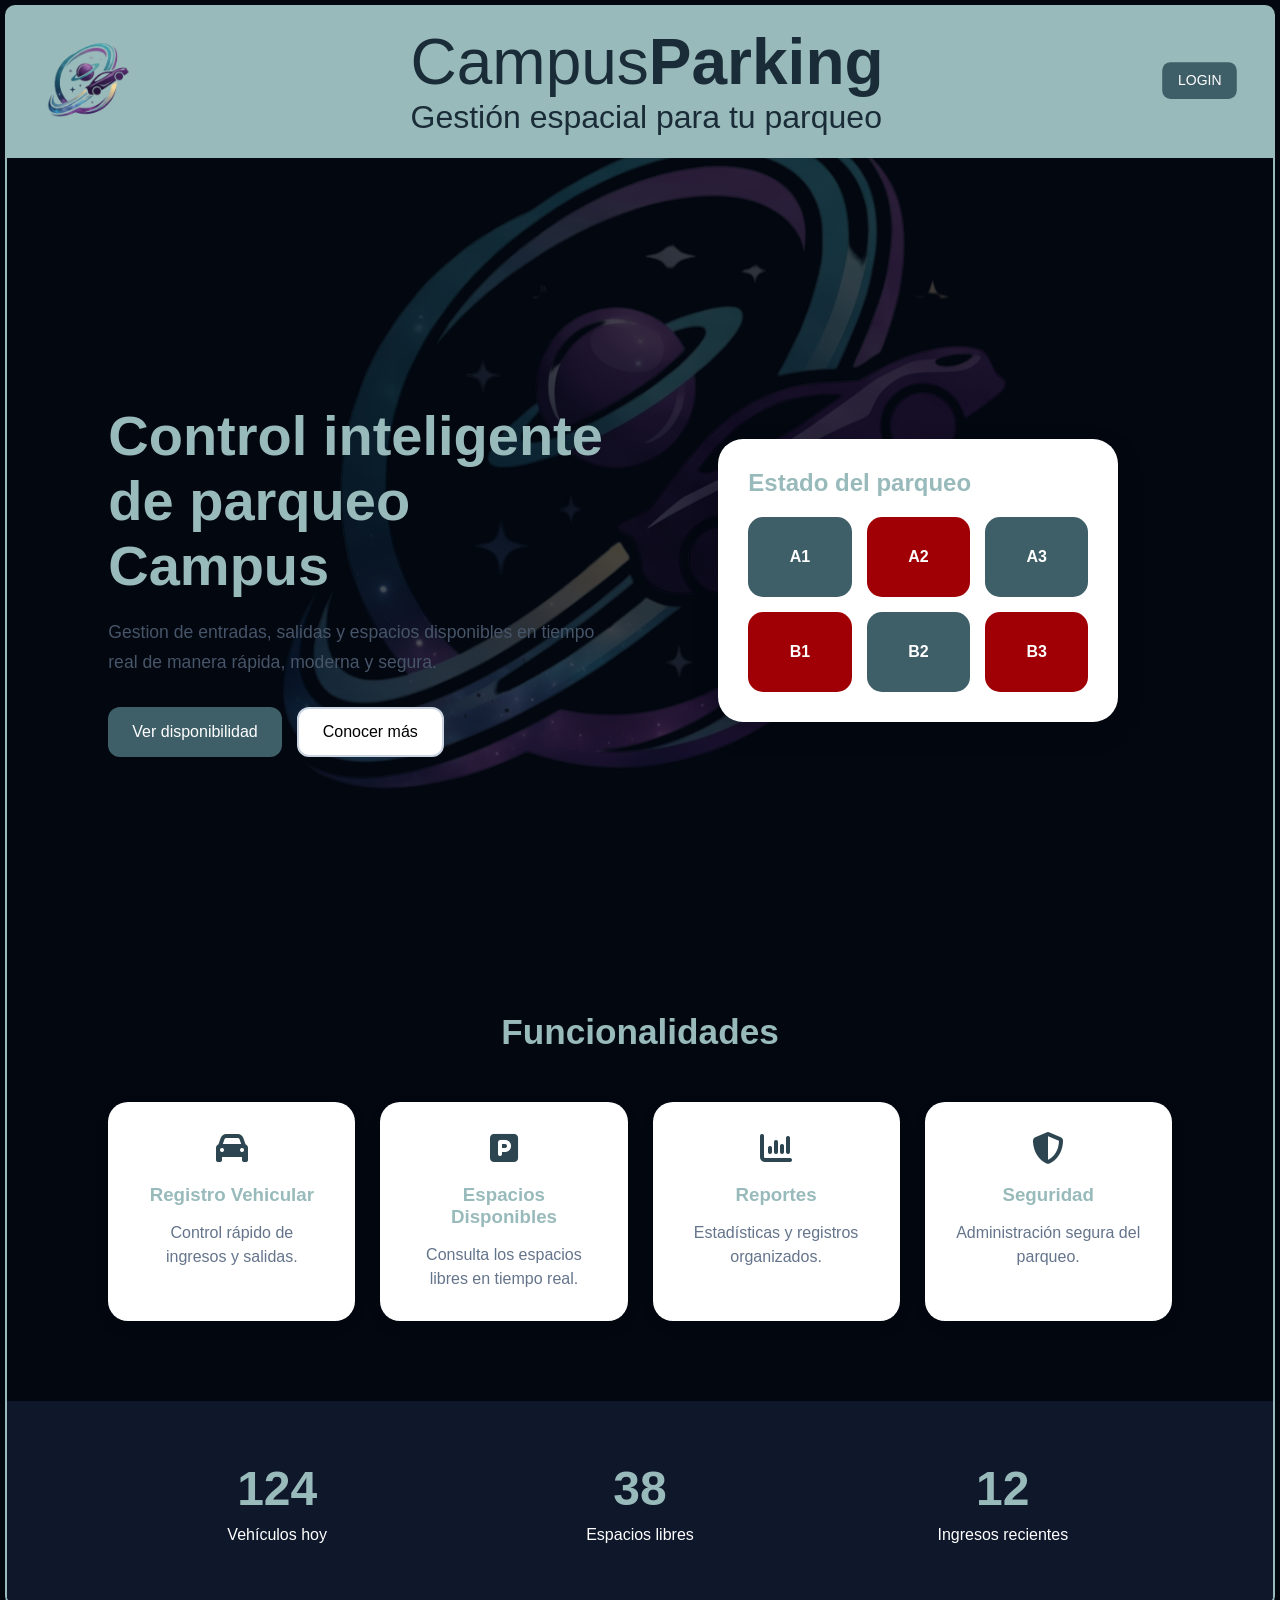
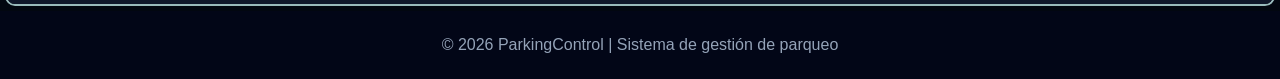
==== index.html @ 83fac208 "feat: :sparkles: Welcome interface The welcome interface at the init of the program has been design" ====
<!DOCTYPE html>
<html lang="en">

<head>
    <meta charset="UTF-8">
    <meta name="viewport" content="width=device-width, initial-scale=1.0">
    <title>Document</title>
    <link rel="stylesheet" href="./css/style.css">
    <link rel="icon" href="./css/assets/logoIMG.png" type="image/png">
    <link rel="stylesheet" href="https://cdnjs.cloudflare.com/ajax/libs/font-awesome/6.5.2/css/all.min.css" />
</head>

<body>
    <header class="header">
        <div class="logIMG">
            <img id="logoImg" src="./css/assets/logoIMG.png" alt="Logo Campus Parking"></i>
        </div>
        <div class="logName">
            <div id="campusParking">
                <p>Campus</p>
                <p style="font-weight: bold;">Parking</p>
            </div>
            <div id="text">
                <p>Gestión espacial para tu parqueo</p>
            </div>
            <!--<img id="logoName" src="./css/assets/logoName.png" alt="Campus Parking">-->
        </div>
        <button id="login-bt">LOGIN</button>
    </header>

    <main class="main">
        <section class="hero">
            <div class="hero-text">
                <h1>Control inteligente de parqueo Campus</h1>
                <p>Gestion de entradas, salidas y espacios disponibles en tiempo real de manera rápida, moderna y
                    segura.
                </p>
                <div class="hero-buttons">
                    <button class="primary">
                        Ver disponibilidad
                    </button>
                    <button class="secondary">
                        Conocer más
                    </button>
                </div>
            </div>
            <div class="hero-image">
                <div class="parking-card">
                    <h2>Estado del parqueo</h2>
                    <div class="spaces">
                        <div class="space free">A1</div>
                        <div class="space occupied">A2</div>
                        <div class="space free">A3</div>

                        <div class="space occupied">B1</div>
                        <div class="space free">B2</div>
                        <div class="space occupied">B3</div>
                    </div>
                </div>
            </div>
        </section>

        <section class="features">
            <h2 class="section-title">Funcionalidades</h2>
            <div class="cards">
                <div class="card">
                    <i class="fa-solid fa-car"></i>
                    <h3>Registro Vehicular</h3>
                    <p>Control rápido de ingresos y salidas.</p>
                </div>
                <div class="card">
                    <i class="fa-solid fa-square-parking"></i>
                    <h3>Espacios Disponibles</h3>
                    <p>Consulta los espacios libres en tiempo real.</p>
                </div>
                <div class="card">
                    <i class="fa-solid fa-chart-column"></i>
                    <h3>Reportes</h3>
                    <p>Estadísticas y registros organizados.</p>
                </div>
                <div class="card">
                    <i class="fa-solid fa-shield-halved"></i>
                    <h3>Seguridad</h3>
                    <p>Administración segura del parqueo.</p>
                </div>
            </div>
        </section>

        <section class="stats">
            <div class="stats-container">
                <div class="stat-box">
                    <h2>124</h2>
                    <p>Vehículos hoy</p>
                </div>
                <div class="stat-box">
                    <h2>38</h2>
                    <p>Espacios libres</p>
                </div>
                <div class="stat-box">
                    <h2>12</h2>
                    <p>Ingresos recientes</p>
                </div>
            </div>
        </section>
    </main>

    <script src="main.js"></script>
    <footer>
        © 2026 ParkingControl | Sistema de gestión de parqueo
    </footer>
</body>

</html>
---- css/style.css ----
* {
    margin: 0;
    padding: 0;
    box-sizing: border-box;
    font-family: Arial, Helvetica, sans-serif;
}

:root {
    --back-color: #020710;
    --text-color: #99BABB;
    --secundary-color: #1A2C37;
    --error-color: #D0060D;
    --occuped-color: #A00005;
    --free-color: #3E5E68;
    --vip-color: #D0060D;
    --icons-color: #2C4550;
}

body {
    background-color: var(--back-color);
    color: var(--text-color);
}

.header {
    margin: 5px;
    margin-bottom: 0;
    display: flex;
    justify-content: space-between;
    align-items: center;
    padding: 20px 40px;
    background-color: var(--text-color);
    border-radius: 10px 10px 0 0;
}

.main {
    margin: 5px;
    margin-top: 0;
    border-radius: 0 0 10px 10px;
    border: 2px solid var(--text-color);
    /* Importante: permite posicionar el fondo relativo a este contenedor */
    position: relative; 
    overflow: hidden; 
  }
  
  .main::before {
    content: "";
    background-image: url(./assets/logoIMG.png);
    background-repeat: no-repeat;
    background-position: center;
    background-attachment: fixed; 
    /* Ajusta la opacidad aquí */
    opacity: 0.3; 
    /* Posicionamiento para que llene todo el contenedor */
    position: absolute;
    top: 0;
    left: 0;
    right: 0;
    bottom: 0;
    z-index: -1; /* Lo manda detrás del contenido */
  }

/*.main {
    margin: 5px;
    margin-top: 0;
    border-radius: 0 0 10px 10px;
    height:86vh;
    border: 2px solid var(--text-color);
    background-image: url(./assets/logoIMG.png);
    background-repeat: no-repeat;
    background-position: center;
}*/

.logName {
    color: var(--secundary-color);
    align-items:flex;

}

#campusParking {
    display: flex;
    font-size: 4rem;
}

#text {
    font-size: 2rem;
}

#logoImg, #logoName{
    height: 80px;
}

#logoImg:hover,
.logName:hover, 
#login-bt {
    transform: scale(1.05);
    transition: 0.3s;
    cursor: pointer;
}

#login-bt {
    padding: 3px;
    border: none;
    background-color: var(--free-color);
    color: white;
    padding: 10px 15px;
    border-radius: 8px;
}

#login-bt:hover {
    transform: scale(1.05);
    transition: 0.3s;
    transform: translateY(-2px);
    cursor: pointer;
    opacity: 0.8;
}

.hero {
    min-height: 86vh;
    display: flex;
    align-items: center;
    justify-content: space-between;
    padding: 120px 8% 50px;
    gap: 50px;
}

.hero-text {
    flex: 1;
}

.hero-text h1 {
    font-size: 3.5rem;
    margin-bottom: 20px;
    color: var(--text-color);
}

.hero-text p {
    font-size: 1.1rem;
    line-height: 1.7;
    margin-bottom: 30px;
    color: #475569;
}

.hero-buttons {
    display: flex;
    gap: 15px;
}

.hero-buttons button {
    padding: 14px 24px;
    border: none;
    border-radius: 12px;
    cursor: pointer;
    font-size: 1rem;
    transition: 0.3s;
}

.primary {
    background: var(--free-color);
    color: white;
}

.primary:hover {
    background: var(--text-color);
}

.secondary {
    background: white;
    border: 2px solid #cbd5e1 !important;
}

.secondary:hover {
    background: #e2e8f0;
}

.hero-image {
    flex: 1;
    display: flex;
    justify-content: center;
}

.parking-card {
    width: 400px;
    background: white;
    border-radius: 25px;
    padding: 30px;
    box-shadow: 0 10px 30px rgba(0, 0, 0, 0.1);
}

.parking-card h2 {
    margin-bottom: 20px;
}

.spaces {
    display: grid;
    grid-template-columns: repeat(3, 1fr);
    gap: 15px;
}

.space {
    height: 80px;
    border-radius: 15px;
    display: flex;
    align-items: center;
    justify-content: center;
    font-weight: bold;
    color: white;
}

.free {
    background: var(--free-color);
}

.occupied {
    background: var(--occuped-color);
}

/* ================= FEATURES ================= */

.features {
    padding: 80px 8%;
}

.section-title {
    text-align: center;
    margin-bottom: 50px;
    font-size: 2.2rem;
}

.cards {
    display: grid;
    grid-template-columns: repeat(auto-fit, minmax(220px, 1fr));
    gap: 25px;
}

.card {
    background: white;
    padding: 30px;
    border-radius: 20px;
    text-align: center;
    box-shadow: 0 5px 15px rgba(0, 0, 0, 0.08);
    transition: 0.3s;
}

.card:hover {
    transform: translateY(-5px);
}

.card i {
    font-size: 2rem;
    color: var(--icons-color);
    margin-bottom: 20px;
}

.card h3 {
    margin-bottom: 15px;
}

.card p {
    color: #64748b;
    line-height: 1.5;
}

/* ================= STATS ================= */

.stats {
    padding: 60px 8%;
    background: #0f172a;
    color: white;
}

.stats-container {
    display: grid;
    grid-template-columns: repeat(auto-fit, minmax(200px, 1fr));
    gap: 25px;
    text-align: center;
}

.stat-box h2 {
    font-size: 3rem;
    margin-bottom: 10px;
    color: var(--text-color);
}

/* ================= FOOTER ================= */

footer {
    padding: 25px;
    text-align: center;
    background: #020617;
    color: #94a3b8;
}
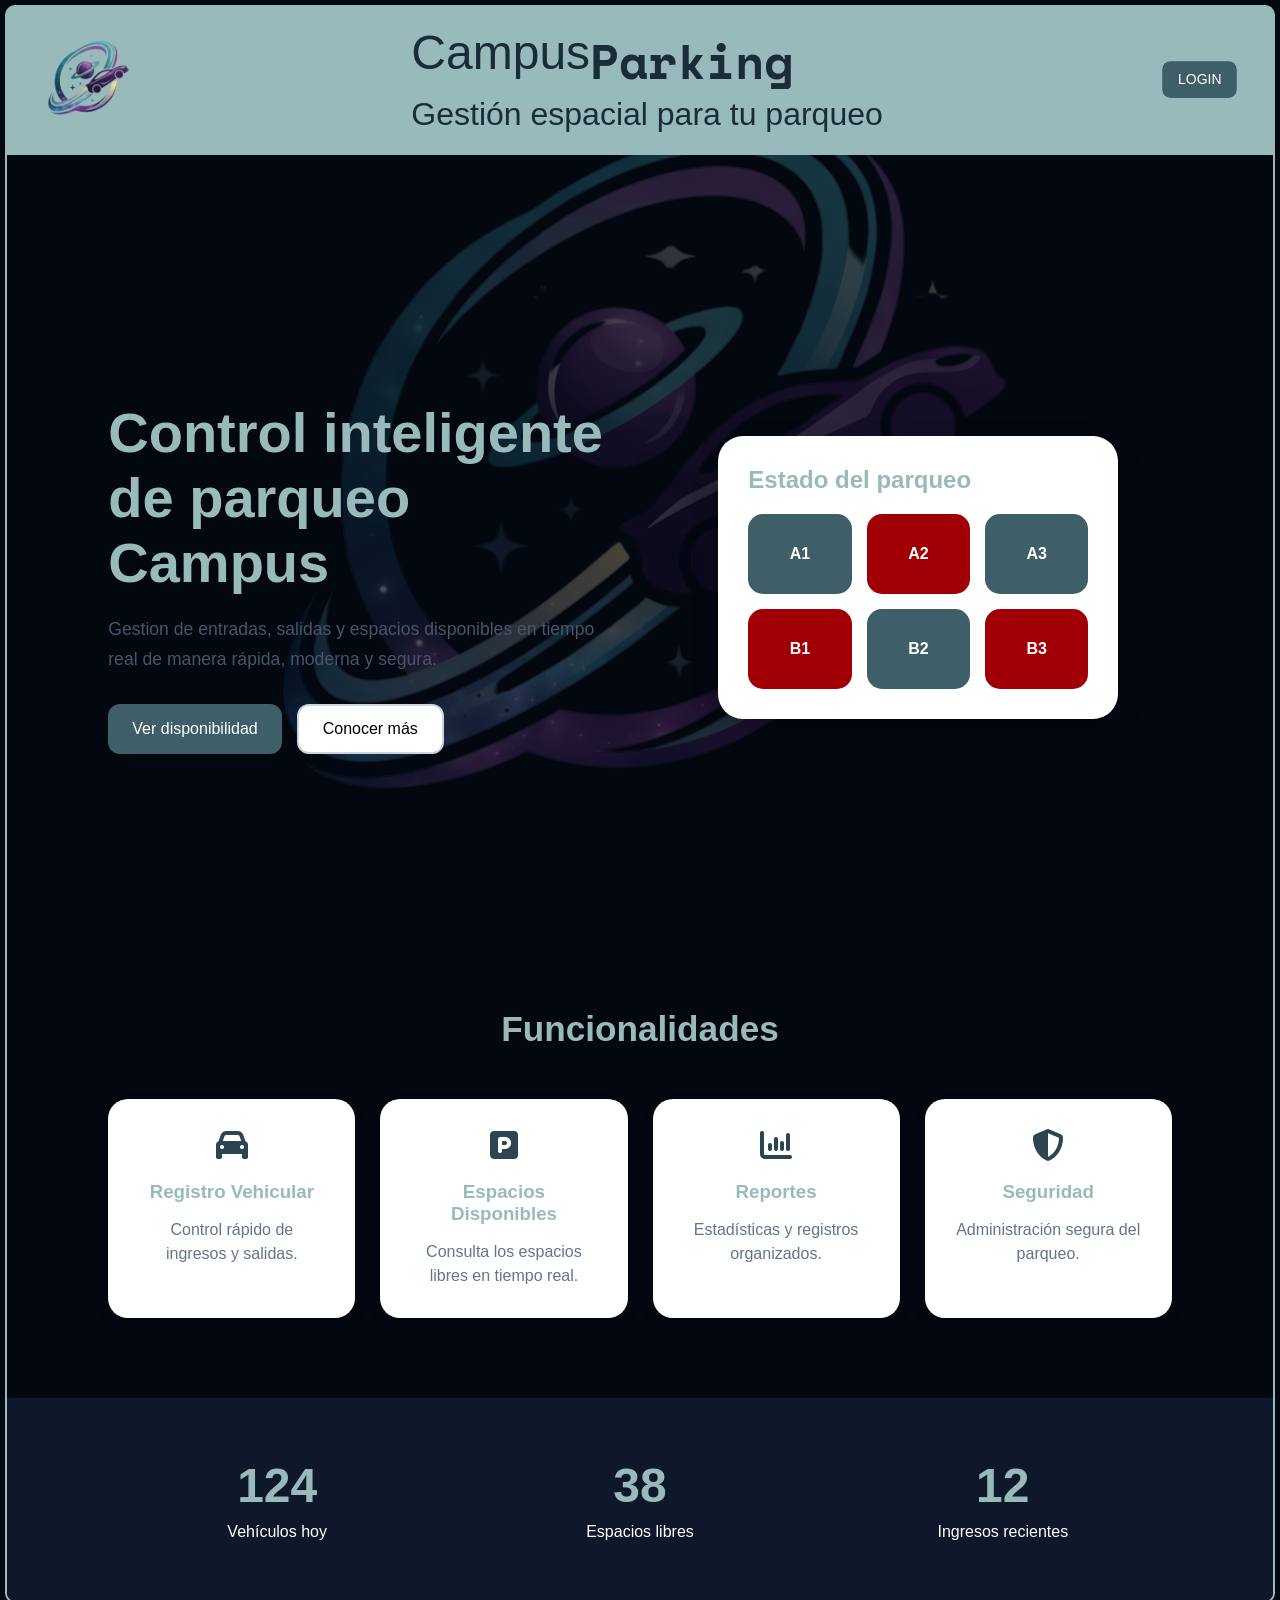
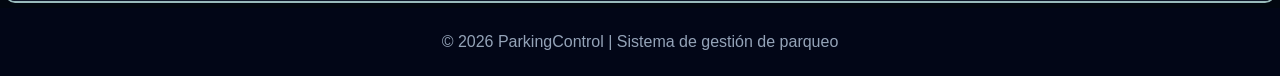
==== commit 2a8f1ac9: "feat: :lipstick: iNTEFACE STYLE Styles at the init inteface has been modified" ====
--- a/index.html
+++ b/index.html
@@ -4,11 +4,35 @@
 <head>
     <meta charset="UTF-8">
     <meta name="viewport" content="width=device-width, initial-scale=1.0">
-    <title>Document</title>
-    <link rel="stylesheet" href="./css/style.css">
+    <title>Login - campusParking</title>
+    <link rel="stylesheet" href="./css/index-style.css">
     <link rel="icon" href="./css/assets/logoIMG.png" type="image/png">
     <link rel="stylesheet" href="https://cdnjs.cloudflare.com/ajax/libs/font-awesome/6.5.2/css/all.min.css" />
+    <link href="https://fonts.googleapis.com/css2?family=Press+Start+2P&family=Space+Mono:ital,wght@0,400;0,700;1,400;1,700&display=swap" rel="stylesheet">
 </head>
+
+<div class="login-modal" id="loginModal">
+    <div class="login-box">
+      <span class="close-btn" id="closeModal">
+        &times;
+      </span>
+      <h2>Administrador</h2>
+      <form id="loginForm">
+        <div class="input-group">
+          <label>Email</label>
+          <input type="email" id="email" placeholder="Ingrese su email" required>
+        </div>
+        <div class="input-group">
+          <label>Contraseña</label>
+          <input type="password" id="password" placeholder="Ingrese su contraseña" required>
+        </div>
+        <button type="submit" class="submit-btn">
+          Iniciar sesión
+        </button>
+        <p id="message"></p>
+      </form>
+    </div>
+  </div>
 
 <body>
     <header class="header">
@@ -18,14 +42,13 @@
         <div class="logName">
             <div id="campusParking">
                 <p>Campus</p>
-                <p style="font-weight: bold;">Parking</p>
+                <p style="font-family: 'Space Mono', monospace; font-weight: bold;">Parking</p>
             </div>
             <div id="text">
                 <p>Gestión espacial para tu parqueo</p>
             </div>
-            <!--<img id="logoName" src="./css/assets/logoName.png" alt="Campus Parking">-->
         </div>
-        <button id="login-bt">LOGIN</button>
+        <button id="login-btn">LOGIN</button>
     </header>
 
     <main class="main">
--- a/css/index-style.css
+++ b/css/index-style.css
@@ -0,0 +1,384 @@
+* {
+    margin: 0;
+    padding: 0;
+    box-sizing: border-box;
+    font-family: Arial, Helvetica, sans-serif;
+}
+
+:root {
+    --back-color: #020710;
+    --text-color: #99BABB;
+    --secundary-color: #1A2C37;
+    --error-color: #D0060D;
+    --occuped-color: #A00005;
+    --free-color: #3E5E68;
+    --vip-color: #D0060D;
+    --icons-color: #2C4550;
+}
+
+body {
+    background-color: var(--back-color);
+    color: var(--text-color);
+}
+
+.header {
+    margin: 5px;
+    margin-bottom: 0;
+    display: flex;
+    justify-content: space-between;
+    align-items: center;
+    padding: 20px 40px;
+    background-color: var(--text-color);
+    border-radius: 10px 10px 0 0;
+}
+
+.main {
+    margin: 5px;
+    margin-top: 0;
+    border-radius: 0 0 10px 10px;
+    border: 2px solid var(--text-color);
+    /* Importante: permite posicionar el fondo relativo a este contenedor */
+    position: relative;
+    overflow: hidden;
+}
+
+.main::before {
+    content: "";
+    background-image: url(./assets/logoIMG.png);
+    background-repeat: no-repeat;
+    background-position: center;
+    background-attachment: fixed;
+    /* Ajusta la opacidad aquí */
+    opacity: 0.3;
+    /* Posicionamiento para que llene todo el contenedor */
+    position: absolute;
+    top: 0;
+    left: 0;
+    right: 0;
+    bottom: 0;
+    z-index: -1;
+    /* Lo manda detrás del contenido */
+}
+
+/*.main {
+    margin: 5px;
+    margin-top: 0;
+    border-radius: 0 0 10px 10px;
+    height:86vh;
+    border: 2px solid var(--text-color);
+    background-image: url(./assets/logoIMG.png);
+    background-repeat: no-repeat;
+    background-position: center;
+}*/
+
+.logName {
+    color: var(--secundary-color);
+    align-items: flex;
+
+}
+
+#campusParking {
+    display: flex;
+    font-size: 3rem;
+}
+
+#text {
+    font-size: 2rem;
+}
+
+#logoImg,
+#logoName {
+    height: 80px;
+}
+
+#logoImg:hover,
+.logName:hover,
+#login-btn {
+    transform: scale(1.05);
+    transition: 0.3s;
+    cursor: pointer;
+}
+
+#login-btn {
+    padding: 3px;
+    border: none;
+    background-color: var(--free-color);
+    color: white;
+    padding: 10px 15px;
+    border-radius: 8px;
+}
+
+#login-btn:hover {
+    transform: scale(1.05);
+    transition: 0.3s;
+    transform: translateY(-2px);
+    cursor: pointer;
+    opacity: 0.8;
+}
+
+.hero {
+    min-height: 86vh;
+    display: flex;
+    align-items: center;
+    justify-content: space-between;
+    padding: 120px 8% 50px;
+    gap: 50px;
+}
+
+.hero-text {
+    flex: 1;
+}
+
+.hero-text h1 {
+    font-size: 3.5rem;
+    margin-bottom: 20px;
+    color: var(--text-color);
+}
+
+.hero-text p {
+    font-size: 1.1rem;
+    line-height: 1.7;
+    margin-bottom: 30px;
+    color: #475569;
+}
+
+.hero-buttons {
+    display: flex;
+    gap: 15px;
+}
+
+.hero-buttons button {
+    padding: 14px 24px;
+    border: none;
+    border-radius: 12px;
+    cursor: pointer;
+    font-size: 1rem;
+    transition: 0.3s;
+}
+
+.primary {
+    background: var(--free-color);
+    color: white;
+}
+
+.primary:hover {
+    background: var(--text-color);
+}
+
+.secondary {
+    background: white;
+    border: 2px solid #cbd5e1 !important;
+}
+
+.secondary:hover {
+    background: #e2e8f0;
+}
+
+.hero-image {
+    flex: 1;
+    display: flex;
+    justify-content: center;
+}
+
+.parking-card {
+    width: 400px;
+    background: white;
+    border-radius: 25px;
+    padding: 30px;
+    box-shadow: 0 10px 30px rgba(0, 0, 0, 0.1);
+}
+
+.parking-card h2 {
+    margin-bottom: 20px;
+}
+
+.spaces {
+    display: grid;
+    grid-template-columns: repeat(3, 1fr);
+    gap: 15px;
+}
+
+.space {
+    height: 80px;
+    border-radius: 15px;
+    display: flex;
+    align-items: center;
+    justify-content: center;
+    font-weight: bold;
+    color: white;
+}
+
+.free {
+    background: var(--free-color);
+}
+
+.occupied {
+    background: var(--occuped-color);
+}
+
+/* ================= FEATURES ================= */
+
+.features {
+    padding: 80px 8%;
+}
+
+.section-title {
+    text-align: center;
+    margin-bottom: 50px;
+    font-size: 2.2rem;
+}
+
+.cards {
+    display: grid;
+    grid-template-columns: repeat(auto-fit, minmax(220px, 1fr));
+    gap: 25px;
+}
+
+.card {
+    background: white;
+    padding: 30px;
+    border-radius: 20px;
+    text-align: center;
+    box-shadow: 0 5px 15px rgba(0, 0, 0, 0.08);
+    transition: 0.3s;
+}
+
+.card:hover {
+    transform: translateY(-5px);
+}
+
+.card i {
+    font-size: 2rem;
+    color: var(--icons-color);
+    margin-bottom: 20px;
+}
+
+.card h3 {
+    margin-bottom: 15px;
+}
+
+.card p {
+    color: #64748b;
+    line-height: 1.5;
+}
+
+/* ================= STATS ================= */
+
+.stats {
+    padding: 60px 8%;
+    background: #0f172a;
+    color: white;
+}
+
+.stats-container {
+    display: grid;
+    grid-template-columns: repeat(auto-fit, minmax(200px, 1fr));
+    gap: 25px;
+    text-align: center;
+}
+
+.stat-box h2 {
+    font-size: 3rem;
+    margin-bottom: 10px;
+    color: var(--text-color);
+}
+
+/* ================= FOOTER ================= */
+
+footer {
+    padding: 25px;
+    text-align: center;
+    background: #020617;
+    color: #94a3b8;
+}
+
+/* ================= LOGIN MODAL ================= */
+
+.login-modal {
+    position: fixed;
+    inset: 0;
+    background: rgba(0, 0, 0, 0.6);
+    display: none;
+    align-items: center;
+    justify-content: center;
+    z-index: 200;
+}
+
+.login-box {
+    width: 350px;
+    background: white;
+    padding: 35px;
+    border-radius: 20px;
+    position: relative;
+    animation: modalShow 0.3s ease;
+}
+
+@keyframes modalShow {
+    from {
+        transform: scale(0.8);
+        opacity: 0;
+    }
+    to {
+        transform: scale(1);
+        opacity: 1;
+    }
+}
+
+.login-box h2 {
+    text-align: center;
+    margin-bottom: 25px;
+    color: #0f172a;
+}
+
+.close-btn {
+    position: absolute;
+    top: 15px;
+    right: 20px;
+    font-size: 1.8rem;
+    cursor: pointer;
+}
+
+.input-group {
+    display: flex;
+    flex-direction: column;
+    margin-bottom: 20px;
+}
+
+.input-group label {
+    margin-bottom: 8px;
+    font-weight: bold;
+}
+
+.input-group input {
+    padding: 12px;
+    border-radius: 10px;
+    border: 1px solid #cbd5e1;
+    outline: none;
+}
+
+.input-group input:focus {
+    border-color: var(--icons-color);
+}
+
+.submit-btn {
+    width: 100%;
+    padding: 14px;
+    border: none;
+    border-radius: 10px;
+    background: var(--free-color);
+    color: white;
+    cursor: pointer;
+    font-size: 1rem;
+    font-weight: bold;
+    transition: 0.3s;
+}
+
+.submit-btn:hover {
+    background: var(--icons-color);
+}
+
+#message {
+    margin-top: 15px;
+    text-align: center;
+    font-weight: bold;
+}
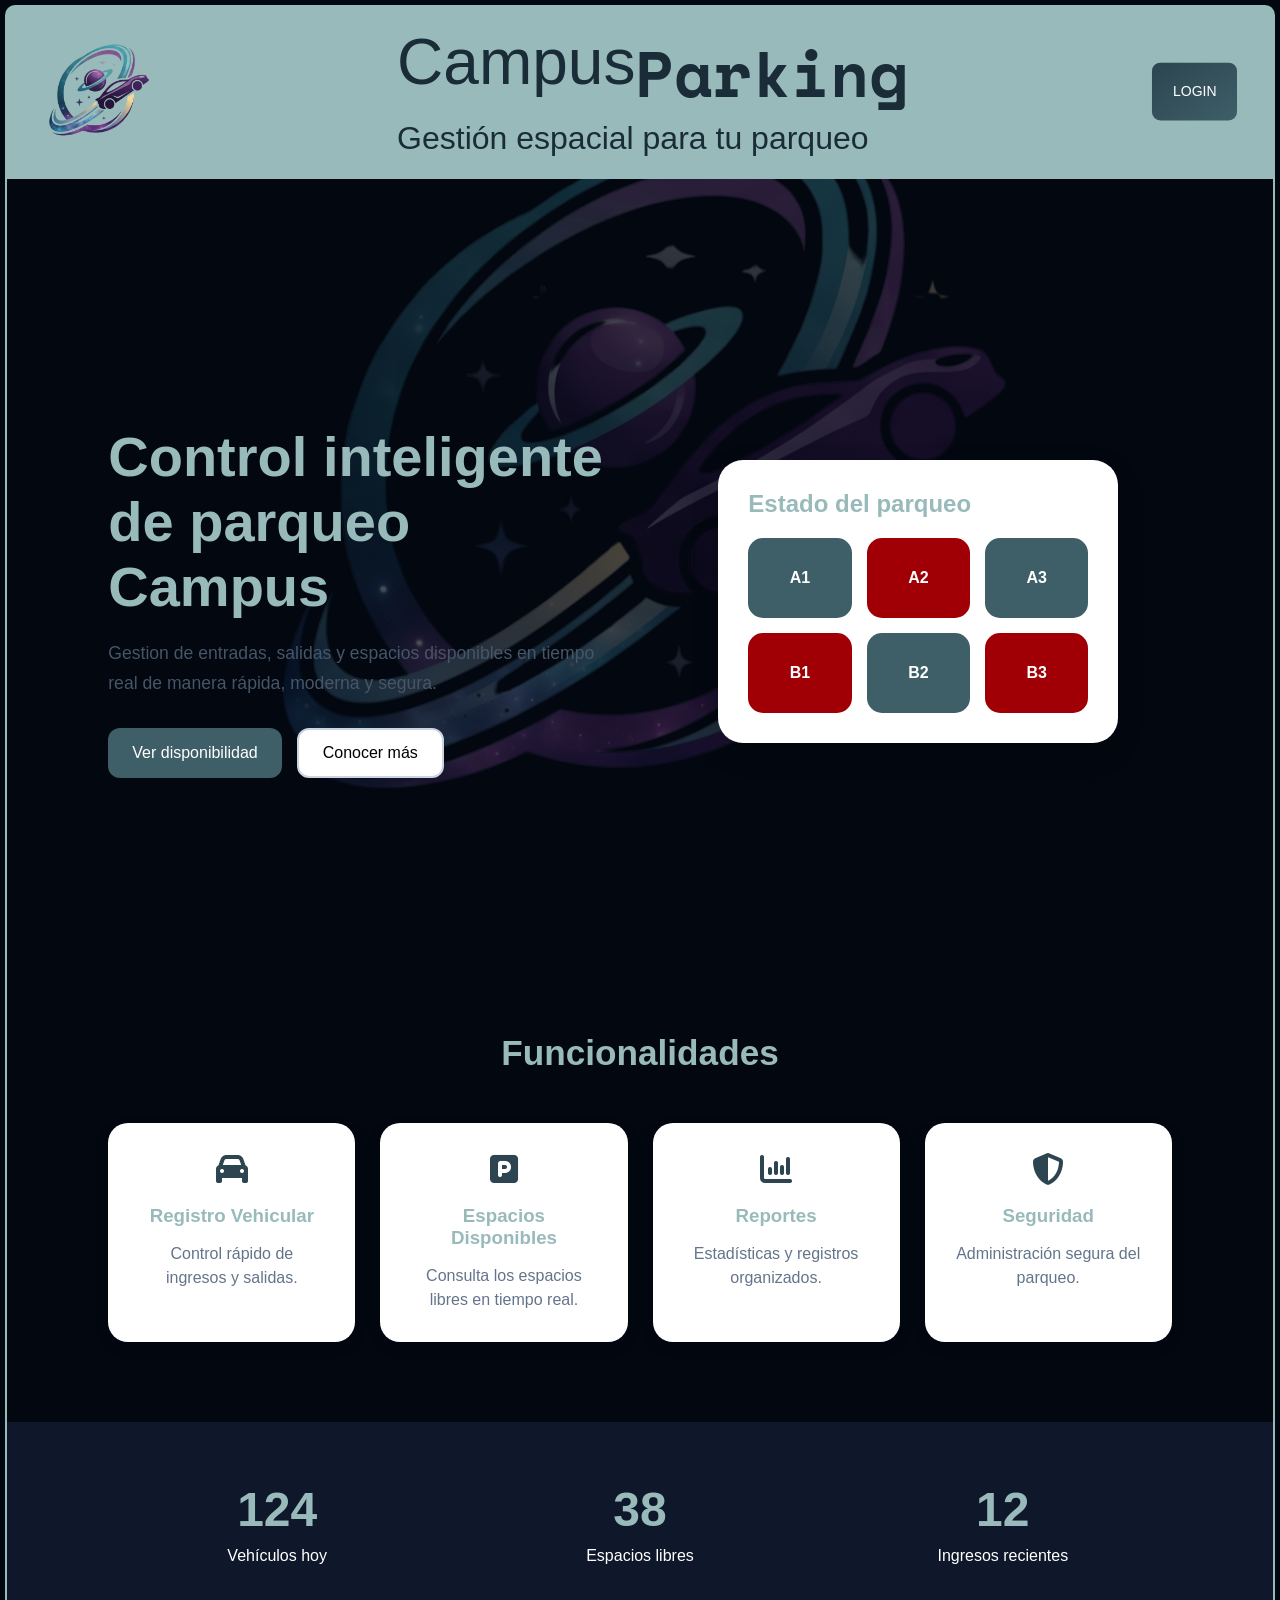
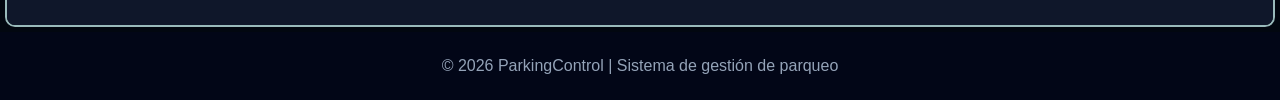
==== commit 881c46ea: "feat: :sparkles: Dashboard page design The Dashboard page has been designed" ====
--- a/index.html
+++ b/index.html
@@ -4,7 +4,7 @@
 <head>
     <meta charset="UTF-8">
     <meta name="viewport" content="width=device-width, initial-scale=1.0">
-    <title>Login - campusParking</title>
+    <title>Login - CampusParking</title>
     <link rel="stylesheet" href="./css/index-style.css">
     <link rel="icon" href="./css/assets/logoIMG.png" type="image/png">
     <link rel="stylesheet" href="https://cdnjs.cloudflare.com/ajax/libs/font-awesome/6.5.2/css/all.min.css" />
--- a/css/index-style.css
+++ b/css/index-style.css
@@ -19,6 +19,7 @@
 body {
     background-color: var(--back-color);
     color: var(--text-color);
+
 }
 
 .header {
@@ -79,7 +80,7 @@
 
 #campusParking {
     display: flex;
-    font-size: 3rem;
+    font-size: 4rem;
 }
 
 #text {
@@ -88,7 +89,7 @@
 
 #logoImg,
 #logoName {
-    height: 80px;
+    height: 100px;
 }
 
 #logoImg:hover,
@@ -102,18 +103,20 @@
 #login-btn {
     padding: 3px;
     border: none;
-    background-color: var(--free-color);
+    background: linear-gradient(145deg,#2C4550,#3E5E68);
     color: white;
     padding: 10px 15px;
     border-radius: 8px;
-}
-
-#login-btn:hover {
-    transform: scale(1.05);
-    transition: 0.3s;
-    transform: translateY(-2px);
-    cursor: pointer;
-    opacity: 0.8;
+    padding: 20px;
+}
+
+#login-btn::before {
+    left: -120%;
+    transition: .7s;
+}
+
+#login-btn:hover::before {
+    left: 130%
 }
 
 .hero {
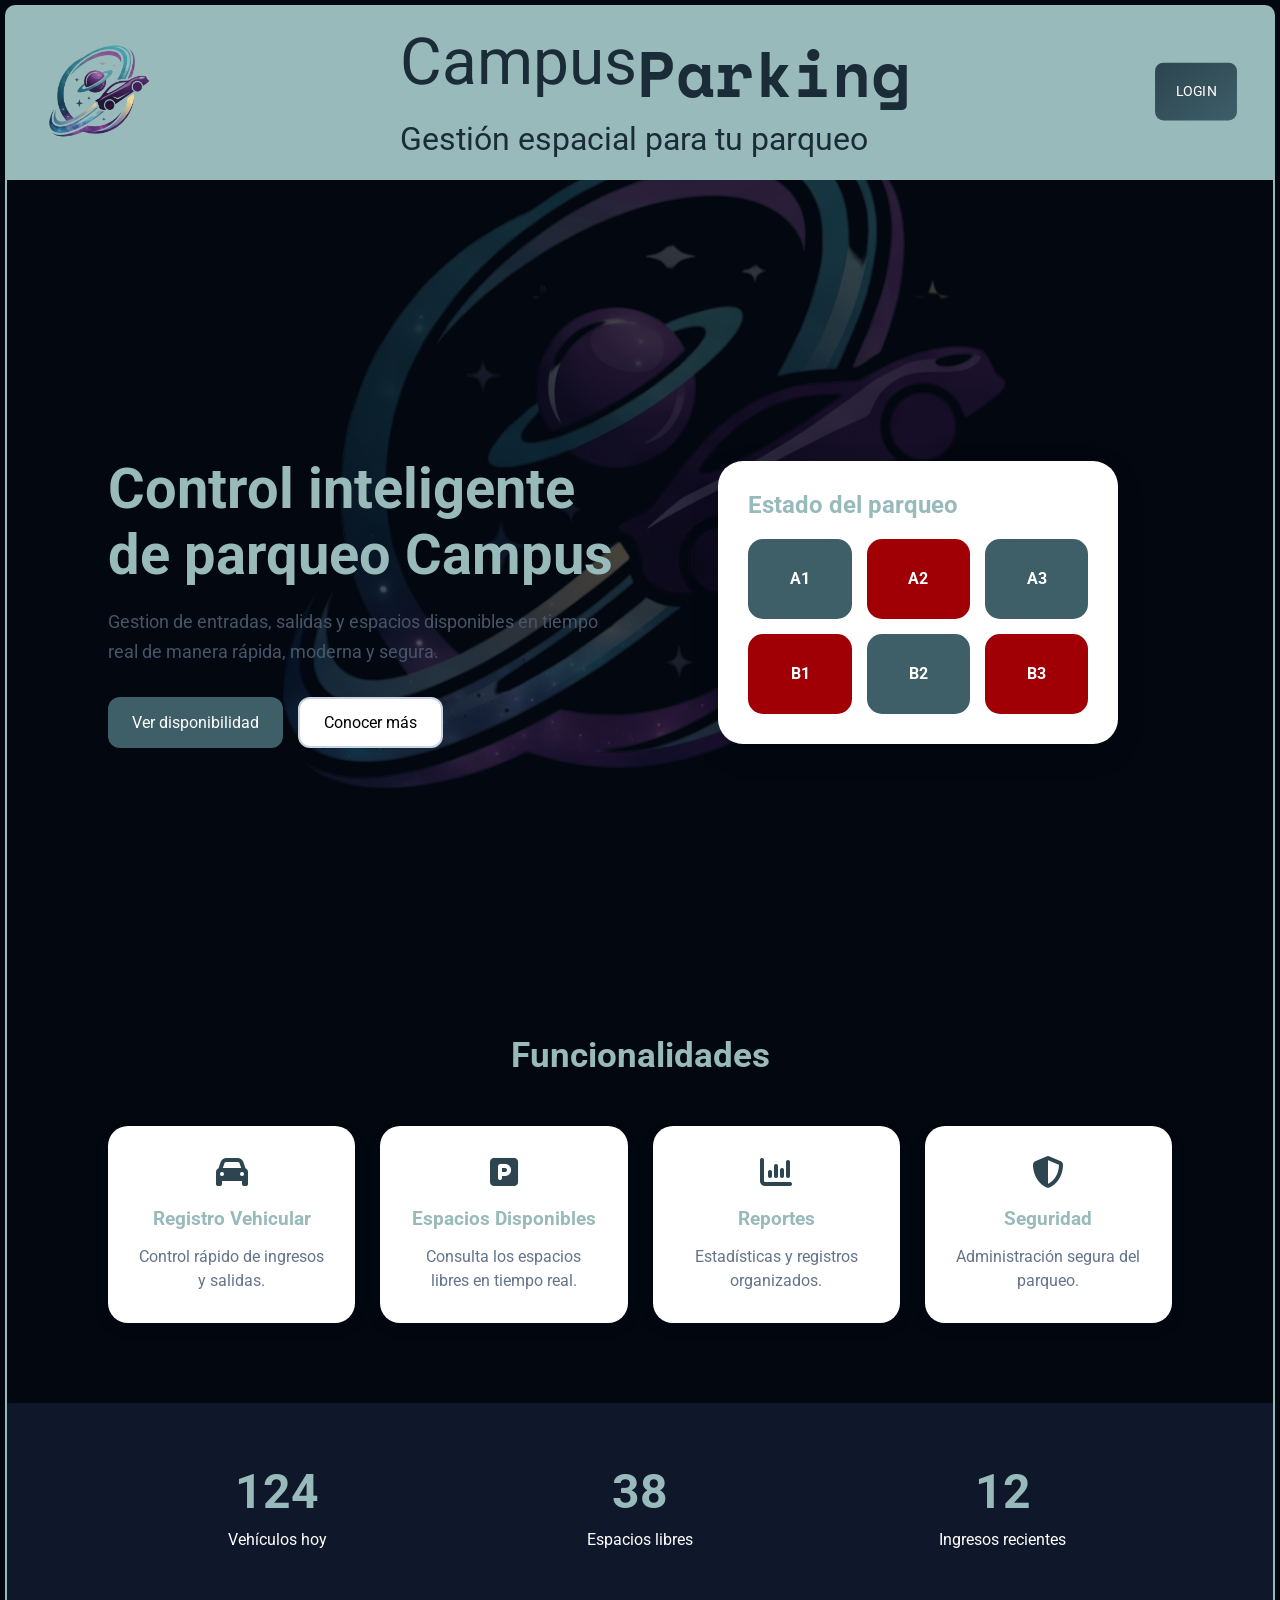
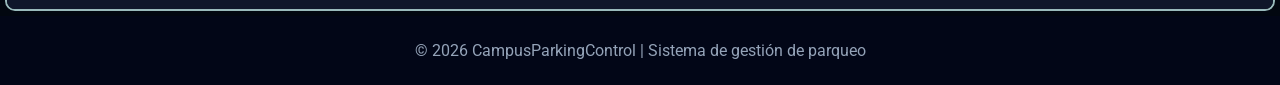
==== commit 0a7e5a16: "feat: :lipstick: Text Font Styles Text font and LoginButton styles changed" ====
--- a/index.html
+++ b/index.html
@@ -8,6 +8,8 @@
     <link rel="stylesheet" href="./css/index-style.css">
     <link rel="icon" href="./css/assets/logoIMG.png" type="image/png">
     <link rel="stylesheet" href="https://cdnjs.cloudflare.com/ajax/libs/font-awesome/6.5.2/css/all.min.css" />
+    <link href="https://fonts.googleapis.com/css2?family=Roboto:ital,wght@0,100..900;1,100..900&display=swap" rel="stylesheet">
+    <link href="https://fonts.googleapis.com/css2?family=Roboto+Condensed:ital,wght@0,100..900;1,100..900&family=Roboto:ital,wght@0,100..900;1,100..900&display=swap" rel="stylesheet">
     <link href="https://fonts.googleapis.com/css2?family=Press+Start+2P&family=Space+Mono:ital,wght@0,400;0,700;1,400;1,700&display=swap" rel="stylesheet">
 </head>
 
@@ -127,9 +129,9 @@
         </section>
     </main>
 
-    <script src="main.js"></script>
+    <script src="lgn.js"></script>
     <footer>
-        © 2026 ParkingControl | Sistema de gestión de parqueo
+        © 2026 CampusParkingControl | Sistema de gestión de parqueo
     </footer>
 </body>
 
--- a/css/index-style.css
+++ b/css/index-style.css
@@ -2,7 +2,7 @@
     margin: 0;
     padding: 0;
     box-sizing: border-box;
-    font-family: Arial, Helvetica, sans-serif;
+    font-family: "Roboto", sans-serif;
 }
 
 :root {
@@ -108,11 +108,21 @@
     padding: 10px 15px;
     border-radius: 8px;
     padding: 20px;
+    overflow: hidden;
+    position: relative;
 }
 
 #login-btn::before {
-    left: -120%;
-    transition: .7s;
+    content: ""; /* Hace visible el pseudo-elemento */
+    position: absolute;
+    top: 0;
+    left: -120%; /* Posición inicial fuera del botón */
+    width: 70%; /* Ancho del pseudo-elemento */
+    height: 100%; /* Altura del pseudo-elemento */
+    background: rgba(255, 255, 255, 0.3); /* Color del "brillo" */
+    transform: skewX(-45deg); /* Inclinación para el efecto de "shine" */
+    transition: left 0.7s; /* Transición suave */
+    z-index: 1; /* Asegura que el pseudo-elemento esté encima del fondo */
 }
 
 #login-btn:hover::before {
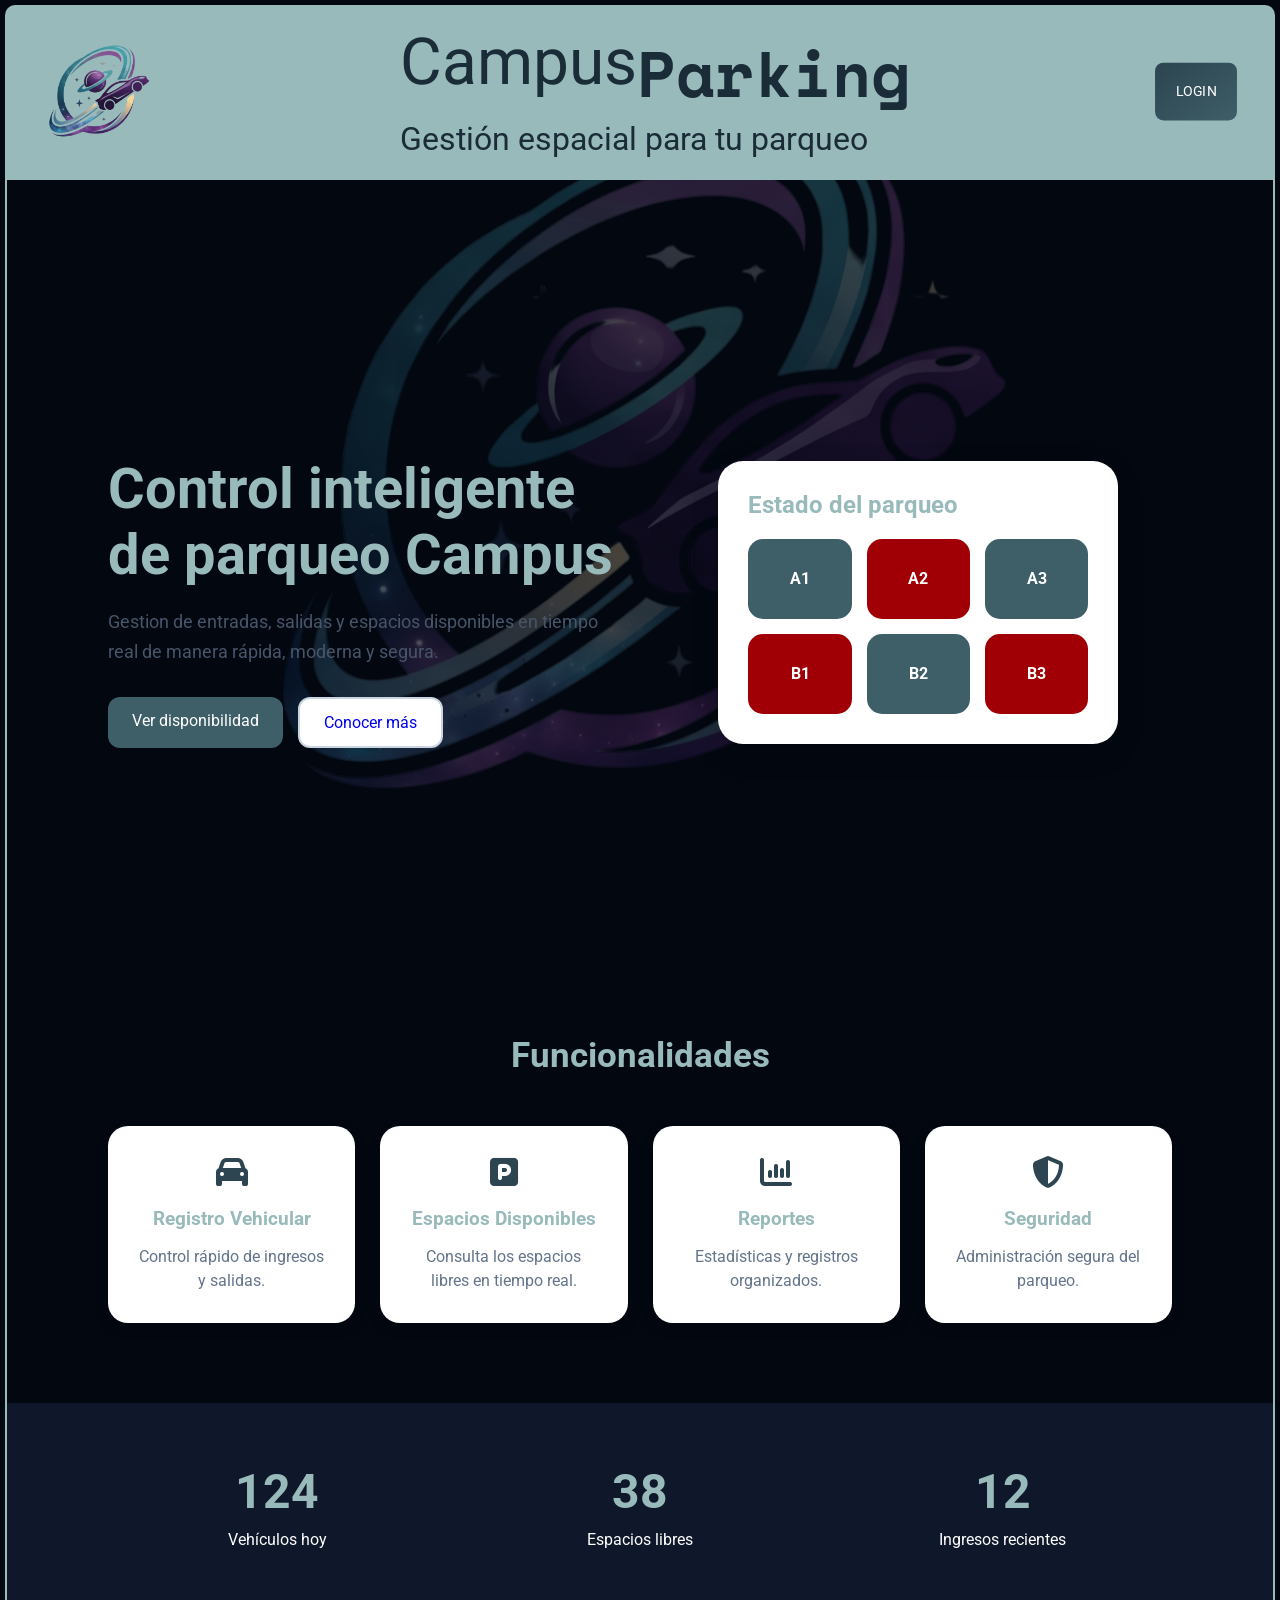
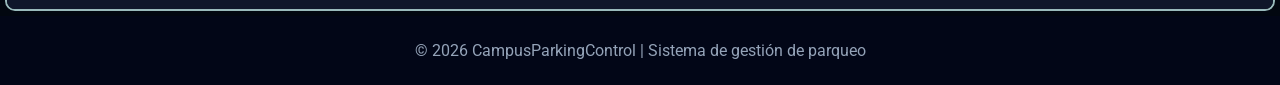
==== commit 58832bb2: "feat: :sparkles: History function added The history funtion has been started" ====
--- a/index.html
+++ b/index.html
@@ -8,33 +8,38 @@
     <link rel="stylesheet" href="./css/index-style.css">
     <link rel="icon" href="./css/assets/logoIMG.png" type="image/png">
     <link rel="stylesheet" href="https://cdnjs.cloudflare.com/ajax/libs/font-awesome/6.5.2/css/all.min.css" />
-    <link href="https://fonts.googleapis.com/css2?family=Roboto:ital,wght@0,100..900;1,100..900&display=swap" rel="stylesheet">
-    <link href="https://fonts.googleapis.com/css2?family=Roboto+Condensed:ital,wght@0,100..900;1,100..900&family=Roboto:ital,wght@0,100..900;1,100..900&display=swap" rel="stylesheet">
-    <link href="https://fonts.googleapis.com/css2?family=Press+Start+2P&family=Space+Mono:ital,wght@0,400;0,700;1,400;1,700&display=swap" rel="stylesheet">
+    <link href="https://fonts.googleapis.com/css2?family=Roboto:ital,wght@0,100..900;1,100..900&display=swap"
+        rel="stylesheet">
+    <link
+        href="https://fonts.googleapis.com/css2?family=Roboto+Condensed:ital,wght@0,100..900;1,100..900&family=Roboto:ital,wght@0,100..900;1,100..900&display=swap"
+        rel="stylesheet">
+    <link
+        href="https://fonts.googleapis.com/css2?family=Press+Start+2P&family=Space+Mono:ital,wght@0,400;0,700;1,400;1,700&display=swap"
+        rel="stylesheet">
 </head>
 
 <div class="login-modal" id="loginModal">
     <div class="login-box">
-      <span class="close-btn" id="closeModal">
-        &times;
-      </span>
-      <h2>Administrador</h2>
-      <form id="loginForm">
-        <div class="input-group">
-          <label>Email</label>
-          <input type="email" id="email" placeholder="Ingrese su email" required>
-        </div>
-        <div class="input-group">
-          <label>Contraseña</label>
-          <input type="password" id="password" placeholder="Ingrese su contraseña" required>
-        </div>
-        <button type="submit" class="submit-btn">
-          Iniciar sesión
-        </button>
-        <p id="message"></p>
-      </form>
+        <span class="close-btn" id="closeModal">
+            &times;
+        </span>
+        <h2>Administrador</h2>
+        <form id="loginForm">
+            <div class="input-group">
+                <label>Email</label>
+                <input type="email" id="email" placeholder="Ingrese su email" required>
+            </div>
+            <div class="input-group">
+                <label>Contraseña</label>
+                <input type="password" id="password" placeholder="Ingrese su contraseña" required>
+            </div>
+            <button type="submit" class="submit-btn">
+                Iniciar sesión
+            </button>
+            <p id="message"></p>
+        </form>
     </div>
-  </div>
+</div>
 
 <body>
     <header class="header">
@@ -61,12 +66,8 @@
                     segura.
                 </p>
                 <div class="hero-buttons">
-                    <button class="primary">
-                        Ver disponibilidad
-                    </button>
-                    <button class="secondary">
-                        Conocer más
-                    </button>
+                    <a href="https://tec.gt/tec-services" class="primary">Ver disponibilidad</a>
+                    <a href="https://tec.gt/" class="secondary">Conocer más</a>
                 </div>
             </div>
             <div class="hero-image">
@@ -129,7 +130,7 @@
         </section>
     </main>
 
-    <script src="lgn.js"></script>
+    <script src="./js/lgn.js"></script>
     <footer>
         © 2026 CampusParkingControl | Sistema de gestión de parqueo
     </footer>
--- a/css/index-style.css
+++ b/css/index-style.css
@@ -160,7 +160,7 @@
     gap: 15px;
 }
 
-.hero-buttons button {
+.hero-buttons a{
     padding: 14px 24px;
     border: none;
     border-radius: 12px;
@@ -172,6 +172,7 @@
 .primary {
     background: var(--free-color);
     color: white;
+    text-decoration: none;
 }
 
 .primary:hover {
@@ -181,6 +182,7 @@
 .secondary {
     background: white;
     border: 2px solid #cbd5e1 !important;
+    text-decoration: none;
 }
 
 .secondary:hover {
